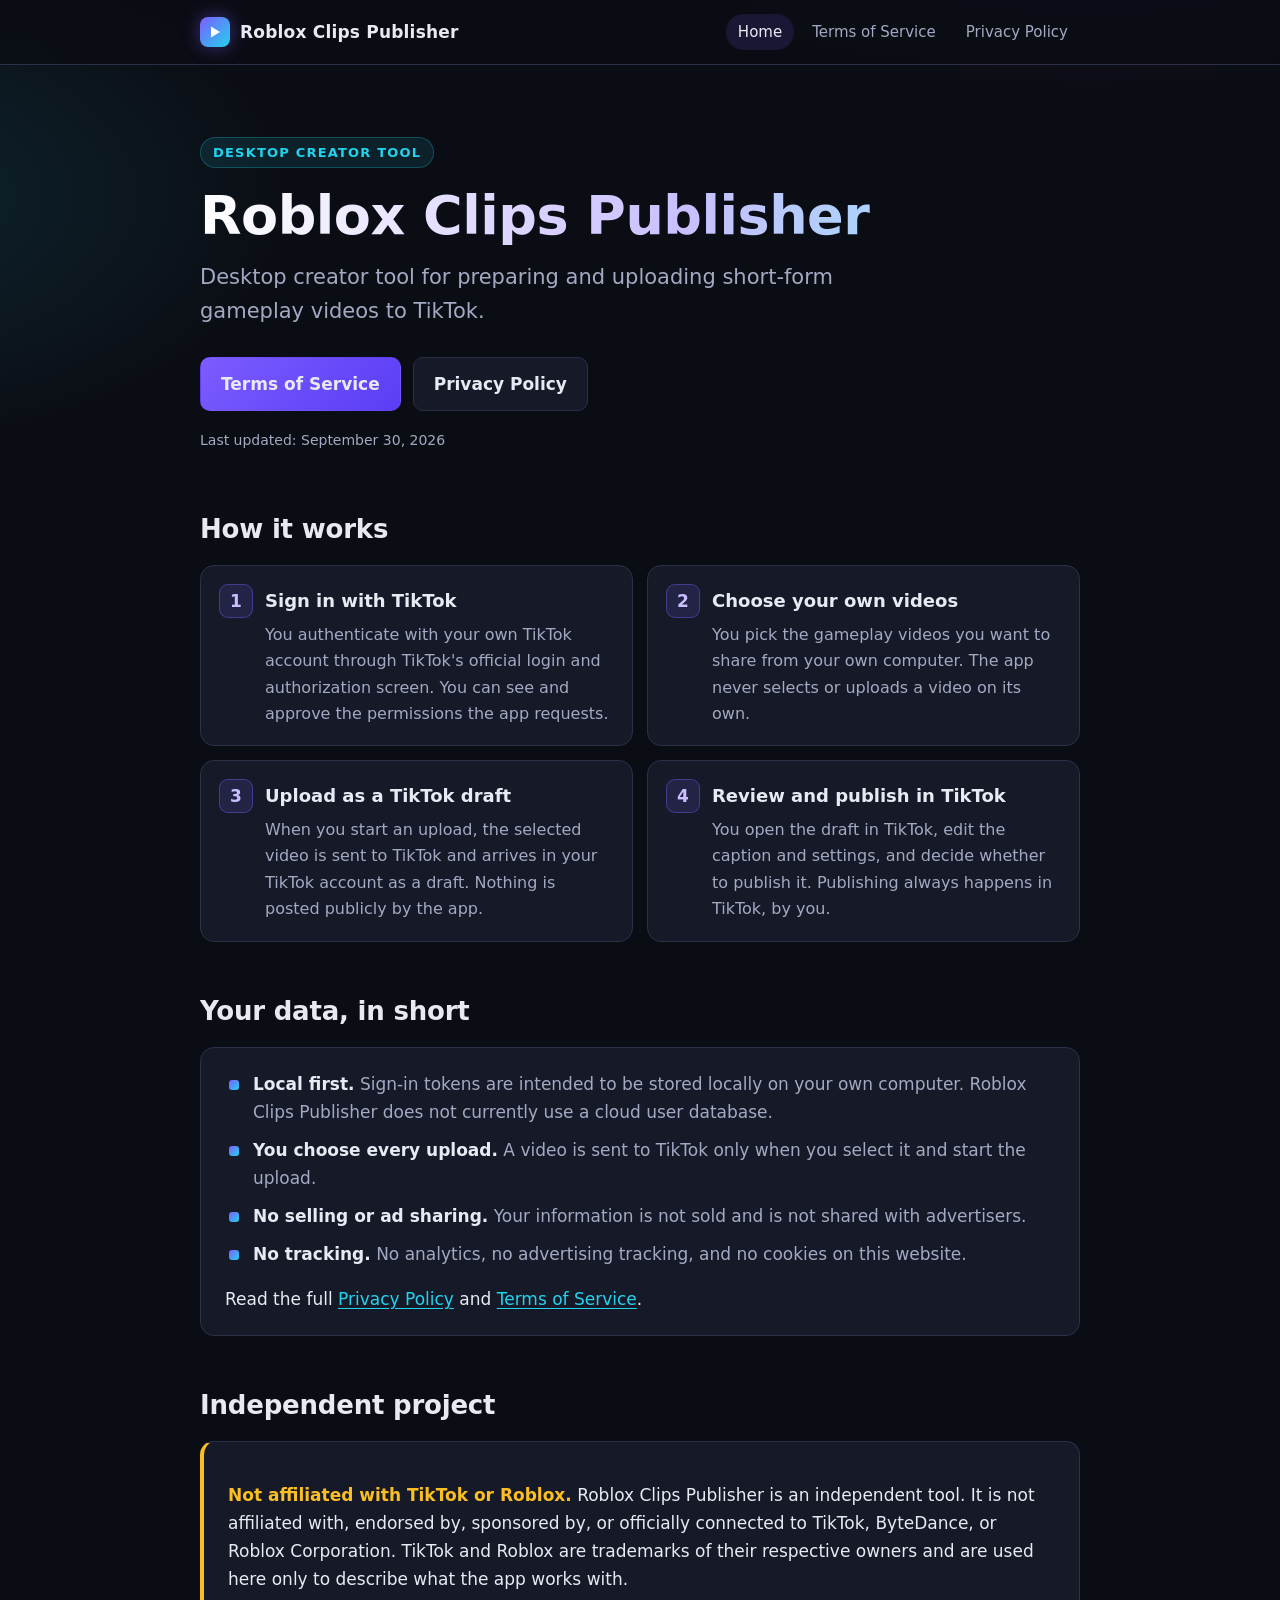
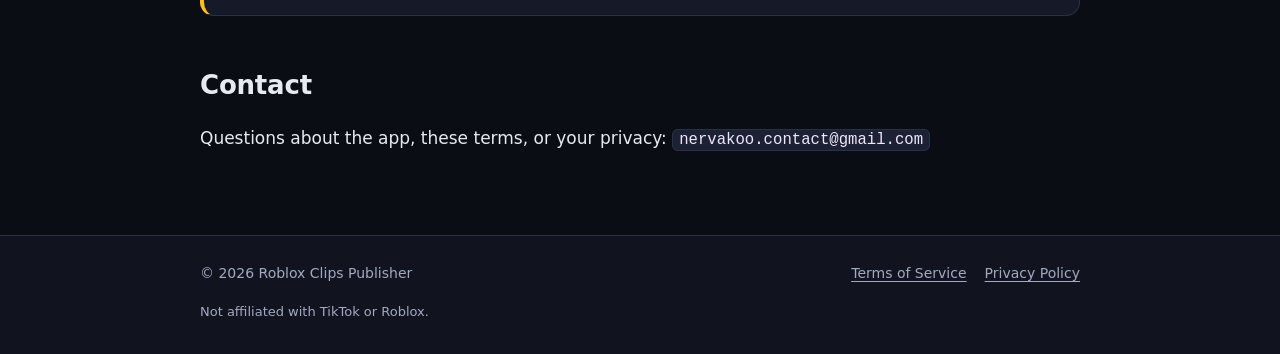
==== index.html @ 433f769e "Initial Roblox Clips Publisher website" ====
<!doctype html>
<html lang="en">
<head>
  <meta charset="utf-8">
  <meta name="viewport" content="width=device-width, initial-scale=1">
  <title>Roblox Clips Publisher</title>
  <meta name="description" content="Roblox Clips Publisher is a desktop creator tool for preparing and uploading short-form gameplay videos to TikTok as drafts.">
  <link rel="stylesheet" href="styles.css">
</head>
<body>
  <header class="site-header">
    <div class="wrap">
      <a class="brand" href="./">
        <span class="brand-mark" aria-hidden="true">
          <svg viewBox="0 0 16 16" fill="#fff"><path d="M4 2.5v11l9-5.5z"/></svg>
        </span>
        Roblox Clips Publisher
      </a>
      <nav class="nav" aria-label="Main">
        <a href="./" aria-current="page">Home</a>
        <a href="terms/">Terms of Service</a>
        <a href="privacy/">Privacy Policy</a>
      </nav>
    </div>
  </header>

  <main>
    <div class="wrap">
      <section class="hero">
        <span class="eyebrow">Desktop creator tool</span>
        <h1>Roblox Clips Publisher</h1>
        <p class="subtitle">Desktop creator tool for preparing and uploading short-form gameplay videos to TikTok.</p>

        <div class="legal-links">
          <a class="btn btn-primary" href="terms/">Terms of Service</a>
          <a class="btn" href="privacy/">Privacy Policy</a>
        </div>
        <p class="updated">Last updated: September 30, 2026</p>
      </section>

      <section aria-labelledby="how">
        <h2 id="how">How it works</h2>
        <ol class="steps">
          <li>
            <h3>Sign in with TikTok</h3>
            <p>You authenticate with your own TikTok account through TikTok's official login and authorization screen. You can see and approve the permissions the app requests.</p>
          </li>
          <li>
            <h3>Choose your own videos</h3>
            <p>You pick the gameplay videos you want to share from your own computer. The app never selects or uploads a video on its own.</p>
          </li>
          <li>
            <h3>Upload as a TikTok draft</h3>
            <p>When you start an upload, the selected video is sent to TikTok and arrives in your TikTok account as a draft. Nothing is posted publicly by the app.</p>
          </li>
          <li>
            <h3>Review and publish in TikTok</h3>
            <p>You open the draft in TikTok, edit the caption and settings, and decide whether to publish it. Publishing always happens in TikTok, by you.</p>
          </li>
        </ol>
      </section>

      <section aria-labelledby="privacy-summary">
        <h2 id="privacy-summary">Your data, in short</h2>
        <div class="card">
          <ul class="facts">
            <li><strong>Local first.</strong> Sign-in tokens are intended to be stored locally on your own computer. Roblox Clips Publisher does not currently use a cloud user database.</li>
            <li><strong>You choose every upload.</strong> A video is sent to TikTok only when you select it and start the upload.</li>
            <li><strong>No selling or ad sharing.</strong> Your information is not sold and is not shared with advertisers.</li>
            <li><strong>No tracking.</strong> No analytics, no advertising tracking, and no cookies on this website.</li>
          </ul>
          <p>Read the full <a href="privacy/">Privacy Policy</a> and <a href="terms/">Terms of Service</a>.</p>
        </div>
      </section>

      <section aria-labelledby="affiliation">
        <h2 id="affiliation">Independent project</h2>
        <div class="card notice">
          <p><strong>Not affiliated with TikTok or Roblox.</strong> Roblox Clips Publisher is an independent tool. It is not affiliated with, endorsed by, sponsored by, or officially connected to TikTok, ByteDance, or Roblox Corporation. TikTok and Roblox are trademarks of their respective owners and are used here only to describe what the app works with.</p>
        </div>
      </section>

      <section aria-labelledby="contact">
        <h2 id="contact">Contact</h2>
        <p>Questions about the app, these terms, or your privacy: <span class="email">nervakoo.contact@gmail.com</span></p>
      </section>
    </div>
  </main>

  <footer class="site-footer">
    <div class="wrap">
      <span>&copy; 2026 Roblox Clips Publisher</span>
      <nav aria-label="Legal">
        <a href="terms/">Terms of Service</a>
        <a href="privacy/">Privacy Policy</a>
      </nav>
      <p class="disclaimer">Not affiliated with TikTok or Roblox.</p>
    </div>
  </footer>
</body>
</html>
---- styles.css ----
/* Roblox Clips Publisher - public site. Static CSS only: no external fonts, no frameworks. */
:root {
  --bg: #0b0d14;
  --bg-2: #11141f;
  --panel: #161a28;
  --panel-2: #1c2133;
  --line: #2a3048;
  --text: #e8eaf3;
  --muted: #a3a9c2;
  --accent: #7c5cff;
  --accent-2: #22d3ee;
  --accent-soft: rgba(124, 92, 255, 0.14);
  --warn: #fbbf24;
  --radius: 14px;
  --max: 920px;
  --font: system-ui, -apple-system, "Segoe UI", Roboto, "Helvetica Neue", Arial, sans-serif;
  --mono: ui-monospace, "Cascadia Mono", Consolas, "Liberation Mono", monospace;
}

* { box-sizing: border-box; }

html { -webkit-text-size-adjust: 100%; }

body {
  margin: 0;
  background:
    radial-gradient(900px 480px at 85% -10%, rgba(124, 92, 255, 0.22), transparent 60%),
    radial-gradient(700px 420px at -10% 10%, rgba(34, 211, 238, 0.12), transparent 60%),
    var(--bg);
  color: var(--text);
  font-family: var(--font);
  font-size: 17px;
  line-height: 1.65;
  min-height: 100vh;
  display: flex;
  flex-direction: column;
}

a { color: var(--accent-2); text-underline-offset: 3px; }
a:hover { color: #67e8f9; }
a:focus-visible { outline: 2px solid var(--accent-2); outline-offset: 3px; border-radius: 4px; }

.wrap { width: 100%; max-width: var(--max); margin: 0 auto; padding: 0 20px; }

/* ---------- header ---------- */
.site-header {
  border-bottom: 1px solid var(--line);
  background: rgba(11, 13, 20, 0.85);
  backdrop-filter: blur(8px);
  position: sticky;
  top: 0;
  z-index: 10;
}
.site-header .wrap {
  display: flex;
  align-items: center;
  justify-content: space-between;
  gap: 16px;
  min-height: 64px;
  flex-wrap: wrap;
}
.brand {
  display: flex;
  align-items: center;
  gap: 10px;
  color: var(--text);
  text-decoration: none;
  font-weight: 700;
  letter-spacing: 0.2px;
}
.brand:hover { color: var(--text); }
.brand-mark {
  width: 30px;
  height: 30px;
  border-radius: 8px;
  background: linear-gradient(135deg, var(--accent), var(--accent-2));
  display: grid;
  place-items: center;
  box-shadow: 0 0 18px rgba(124, 92, 255, 0.45);
}
.brand-mark svg { width: 16px; height: 16px; }
.nav { display: flex; gap: 6px; flex-wrap: wrap; }
.nav a {
  color: var(--muted);
  text-decoration: none;
  padding: 6px 12px;
  border-radius: 999px;
  font-size: 15px;
}
.nav a:hover { color: var(--text); background: var(--panel-2); }
.nav a[aria-current="page"] { color: var(--text); background: var(--accent-soft); }

/* ---------- main ---------- */
main { flex: 1; padding: 48px 0 64px; }

.hero { padding: 24px 0 8px; }
.eyebrow {
  display: inline-block;
  font-size: 13px;
  font-weight: 600;
  letter-spacing: 1.2px;
  text-transform: uppercase;
  color: var(--accent-2);
  background: rgba(34, 211, 238, 0.1);
  border: 1px solid rgba(34, 211, 238, 0.25);
  padding: 4px 12px;
  border-radius: 999px;
}
h1 {
  font-size: clamp(34px, 6vw, 54px);
  line-height: 1.1;
  margin: 18px 0 14px;
  letter-spacing: -0.5px;
}
.hero h1 {
  background: linear-gradient(90deg, #ffffff, #c9bfff 55%, #8be9f6);
  -webkit-background-clip: text;
  background-clip: text;
  color: transparent;
}
.subtitle { font-size: clamp(18px, 2.4vw, 21px); color: var(--muted); max-width: 680px; margin: 0; }

.legal-links {
  display: flex;
  gap: 12px;
  flex-wrap: wrap;
  margin: 28px 0 8px;
}
.btn {
  display: inline-flex;
  align-items: center;
  gap: 8px;
  padding: 12px 20px;
  border-radius: 10px;
  font-weight: 600;
  text-decoration: none;
  border: 1px solid var(--line);
  background: var(--panel);
  color: var(--text);
}
.btn:hover { border-color: var(--accent); color: var(--text); background: var(--panel-2); }
.btn-primary { background: linear-gradient(135deg, var(--accent), #5b3df5); border-color: transparent; }
.btn-primary:hover { background: linear-gradient(135deg, #8d71ff, var(--accent)); border-color: transparent; }

.updated { color: var(--muted); font-size: 14px; margin: 18px 0 0; }

h2 { font-size: 26px; margin: 48px 0 14px; letter-spacing: -0.2px; }
h3 { font-size: 18px; margin: 0 0 6px; }

.steps {
  list-style: none;
  padding: 0;
  margin: 0;
  display: grid;
  grid-template-columns: repeat(2, minmax(0, 1fr));
  gap: 14px;
  counter-reset: step;
}
.steps li {
  background: var(--panel);
  border: 1px solid var(--line);
  border-radius: var(--radius);
  padding: 20px 20px 18px 64px;
  position: relative;
  counter-increment: step;
}
.steps li::before {
  content: counter(step);
  position: absolute;
  left: 18px;
  top: 18px;
  width: 32px;
  height: 32px;
  border-radius: 9px;
  background: var(--accent-soft);
  border: 1px solid rgba(124, 92, 255, 0.4);
  color: #c9bfff;
  font-weight: 700;
  display: grid;
  place-items: center;
}
.steps p { margin: 0; color: var(--muted); font-size: 16px; }

.card {
  background: var(--panel);
  border: 1px solid var(--line);
  border-radius: var(--radius);
  padding: 22px 24px;
}
.card p:last-child { margin-bottom: 0; }
.notice { border-left: 4px solid var(--warn); }
.notice strong { color: var(--warn); }

.facts { list-style: none; padding: 0; margin: 0; display: grid; gap: 10px; }
.facts li { padding-left: 28px; position: relative; color: var(--muted); }
.facts li::before {
  content: "";
  position: absolute;
  left: 4px;
  top: 0.62em;
  width: 10px;
  height: 10px;
  border-radius: 3px;
  background: linear-gradient(135deg, var(--accent), var(--accent-2));
}
.facts strong { color: var(--text); }

/* ---------- legal documents ---------- */
.doc h1 { font-size: clamp(30px, 5vw, 44px); }
.doc .meta { color: var(--muted); margin: 0 0 28px; }
.doc h2 {
  font-size: 21px;
  margin: 36px 0 10px;
  padding-top: 8px;
  border-top: 1px solid var(--line);
}
.doc h2:first-of-type { border-top: 0; }
.doc p, .doc li { color: #d3d7e6; }
.doc ul { padding-left: 22px; }
.doc li { margin: 6px 0; }
.toc {
  background: var(--panel);
  border: 1px solid var(--line);
  border-radius: var(--radius);
  padding: 16px 22px;
  margin: 0 0 12px;
}
.toc h2 { border: 0; margin: 0 0 6px; padding: 0; font-size: 15px; text-transform: uppercase; letter-spacing: 1px; color: var(--muted); }
.toc ol { margin: 0; padding-left: 22px; columns: 2; column-gap: 28px; }
.toc li { margin: 3px 0; break-inside: avoid; }
.toc a { color: var(--text); text-decoration: none; }
.toc a:hover { color: var(--accent-2); text-decoration: underline; }

code, .email { font-family: var(--mono); font-size: 0.92em; background: var(--panel-2); border: 1px solid var(--line); padding: 1px 6px; border-radius: 6px; color: #f0e6ff; }

/* ---------- footer ---------- */
.site-footer { border-top: 1px solid var(--line); background: var(--bg-2); padding: 26px 0 32px; font-size: 14px; color: var(--muted); }
.site-footer .wrap { display: flex; flex-wrap: wrap; gap: 10px 24px; justify-content: space-between; align-items: center; }
.site-footer nav { display: flex; gap: 18px; flex-wrap: wrap; }
.site-footer a { color: var(--muted); }
.site-footer a:hover { color: var(--text); }
.disclaimer { width: 100%; margin: 6px 0 0; font-size: 13px; }

/* ---------- responsive ---------- */
@media (max-width: 720px) {
  body { font-size: 16px; }
  main { padding: 32px 0 48px; }
  .steps { grid-template-columns: 1fr; }
  .toc ol { columns: 1; }
  .legal-links .btn { flex: 1 1 100%; justify-content: center; }
  .site-header .wrap { padding-top: 8px; padding-bottom: 8px; }
}

@media (prefers-reduced-motion: reduce) {
  * { scroll-behavior: auto !important; }
}
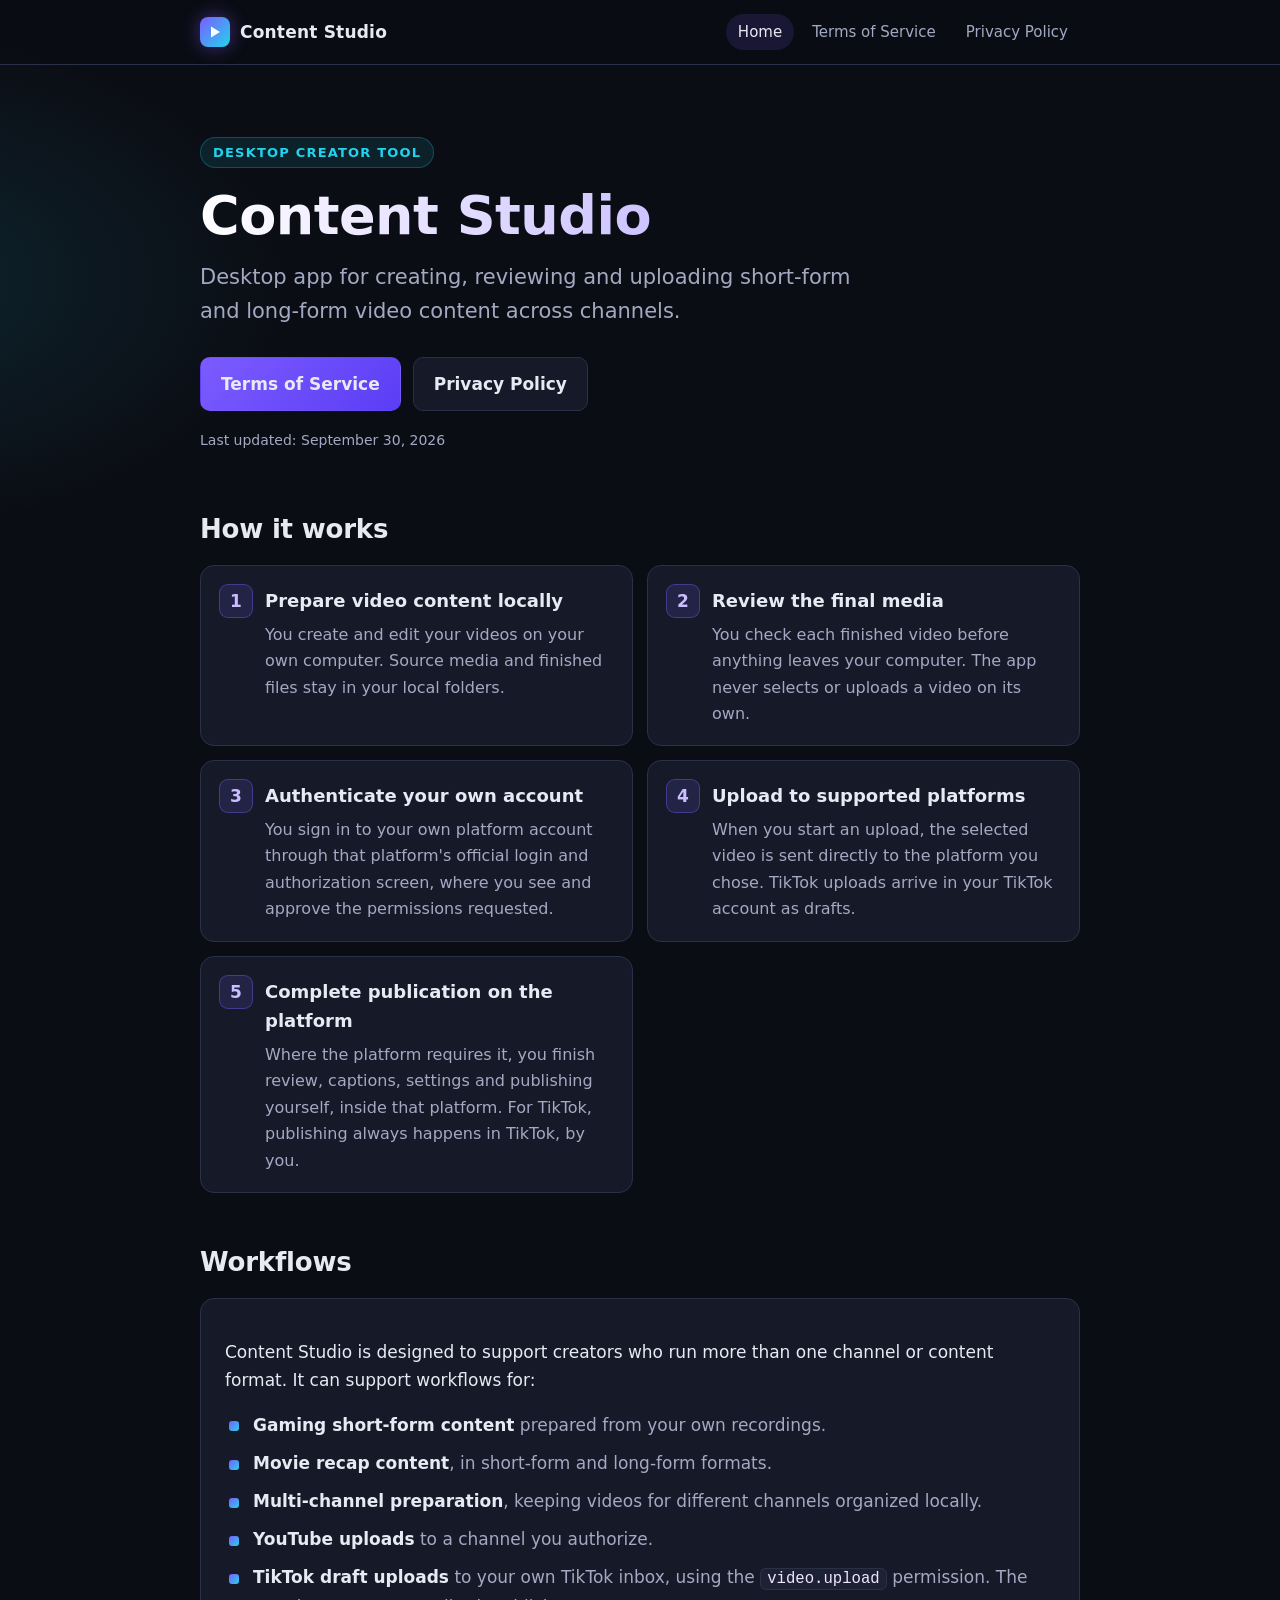
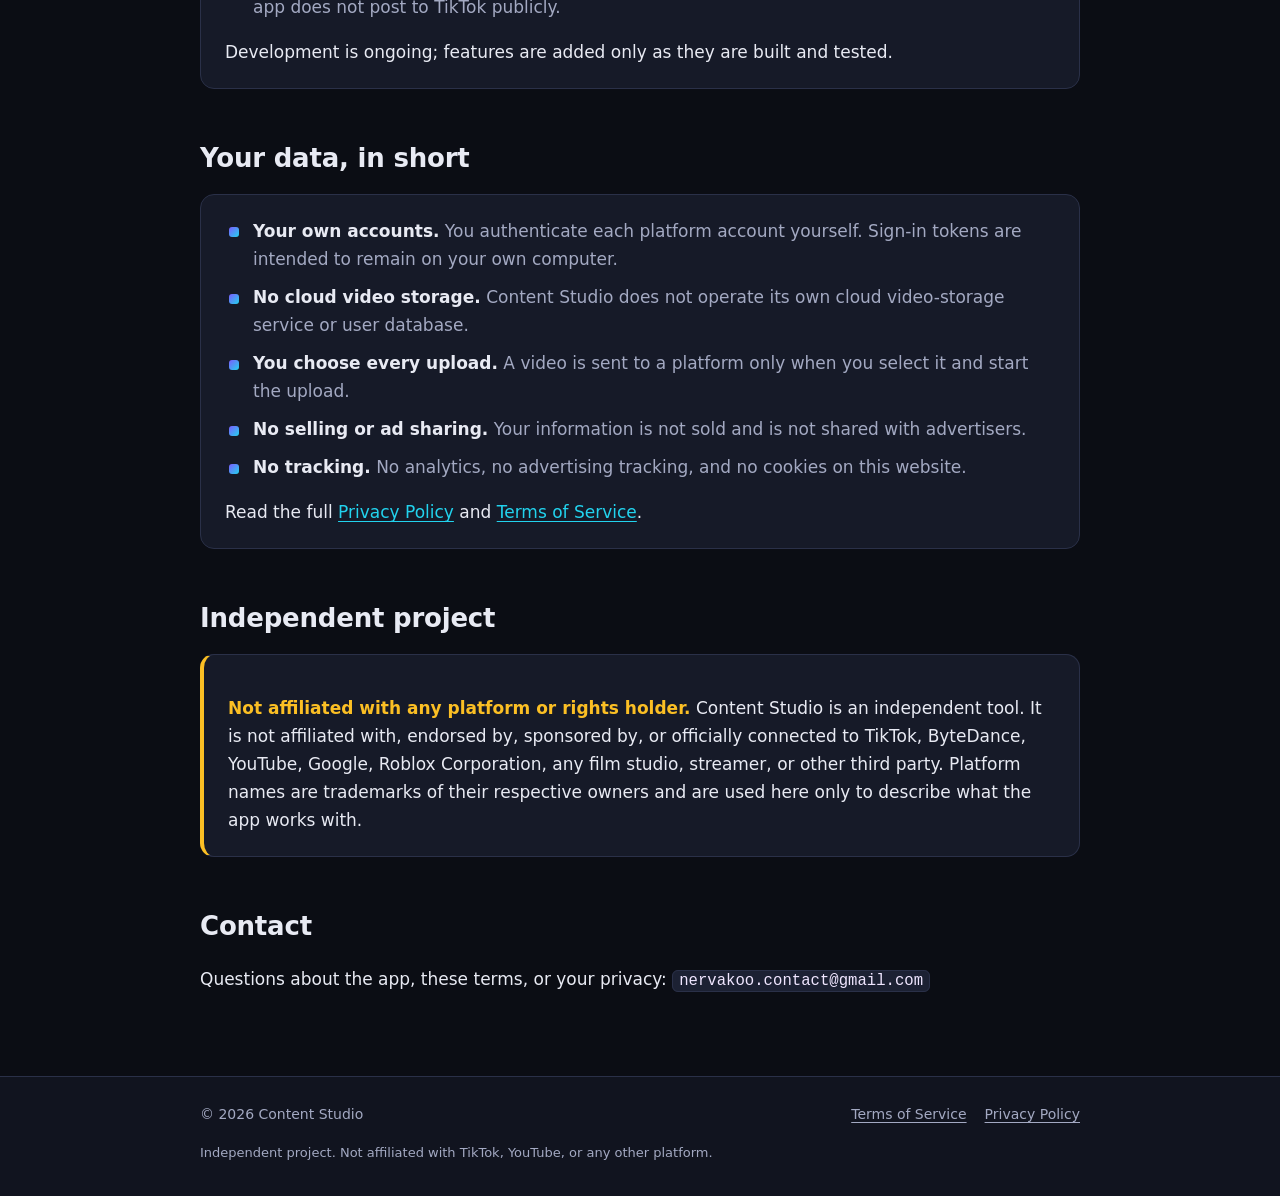
==== commit 3d9b2270: "Rebrand site to Content Studio" ====
--- a/index.html
+++ b/index.html
@@ -3,8 +3,8 @@
 <head>
   <meta charset="utf-8">
   <meta name="viewport" content="width=device-width, initial-scale=1">
-  <title>Roblox Clips Publisher</title>
-  <meta name="description" content="Roblox Clips Publisher is a desktop creator tool for preparing and uploading short-form gameplay videos to TikTok as drafts.">
+  <title>Content Studio</title>
+  <meta name="description" content="Content Studio is a desktop app for creating, reviewing and uploading short-form and long-form video content across channels.">
   <link rel="stylesheet" href="styles.css">
 </head>
 <body>
@@ -14,7 +14,7 @@
         <span class="brand-mark" aria-hidden="true">
           <svg viewBox="0 0 16 16" fill="#fff"><path d="M4 2.5v11l9-5.5z"/></svg>
         </span>
-        Roblox Clips Publisher
+        Content Studio
       </a>
       <nav class="nav" aria-label="Main">
         <a href="./" aria-current="page">Home</a>
@@ -28,8 +28,8 @@
     <div class="wrap">
       <section class="hero">
         <span class="eyebrow">Desktop creator tool</span>
-        <h1>Roblox Clips Publisher</h1>
-        <p class="subtitle">Desktop creator tool for preparing and uploading short-form gameplay videos to TikTok.</p>
+        <h1>Content Studio</h1>
+        <p class="subtitle">Desktop app for creating, reviewing and uploading short-form and long-form video content across channels.</p>
 
         <div class="legal-links">
           <a class="btn btn-primary" href="terms/">Terms of Service</a>
@@ -42,30 +42,50 @@
         <h2 id="how">How it works</h2>
         <ol class="steps">
           <li>
-            <h3>Sign in with TikTok</h3>
-            <p>You authenticate with your own TikTok account through TikTok's official login and authorization screen. You can see and approve the permissions the app requests.</p>
+            <h3>Prepare video content locally</h3>
+            <p>You create and edit your videos on your own computer. Source media and finished files stay in your local folders.</p>
           </li>
           <li>
-            <h3>Choose your own videos</h3>
-            <p>You pick the gameplay videos you want to share from your own computer. The app never selects or uploads a video on its own.</p>
+            <h3>Review the final media</h3>
+            <p>You check each finished video before anything leaves your computer. The app never selects or uploads a video on its own.</p>
           </li>
           <li>
-            <h3>Upload as a TikTok draft</h3>
-            <p>When you start an upload, the selected video is sent to TikTok and arrives in your TikTok account as a draft. Nothing is posted publicly by the app.</p>
+            <h3>Authenticate your own account</h3>
+            <p>You sign in to your own platform account through that platform's official login and authorization screen, where you see and approve the permissions requested.</p>
           </li>
           <li>
-            <h3>Review and publish in TikTok</h3>
-            <p>You open the draft in TikTok, edit the caption and settings, and decide whether to publish it. Publishing always happens in TikTok, by you.</p>
+            <h3>Upload to supported platforms</h3>
+            <p>When you start an upload, the selected video is sent directly to the platform you chose. TikTok uploads arrive in your TikTok account as drafts.</p>
+          </li>
+          <li>
+            <h3>Complete publication on the platform</h3>
+            <p>Where the platform requires it, you finish review, captions, settings and publishing yourself, inside that platform. For TikTok, publishing always happens in TikTok, by you.</p>
           </li>
         </ol>
+      </section>
+
+      <section aria-labelledby="workflows">
+        <h2 id="workflows">Workflows</h2>
+        <div class="card">
+          <p>Content Studio is designed to support creators who run more than one channel or content format. It can support workflows for:</p>
+          <ul class="facts">
+            <li><strong>Gaming short-form content</strong> prepared from your own recordings.</li>
+            <li><strong>Movie recap content</strong>, in short-form and long-form formats.</li>
+            <li><strong>Multi-channel preparation</strong>, keeping videos for different channels organized locally.</li>
+            <li><strong>YouTube uploads</strong> to a channel you authorize.</li>
+            <li><strong>TikTok draft uploads</strong> to your own TikTok inbox, using the <code>video.upload</code> permission. The app does not post to TikTok publicly.</li>
+          </ul>
+          <p>Development is ongoing; features are added only as they are built and tested.</p>
+        </div>
       </section>
 
       <section aria-labelledby="privacy-summary">
         <h2 id="privacy-summary">Your data, in short</h2>
         <div class="card">
           <ul class="facts">
-            <li><strong>Local first.</strong> Sign-in tokens are intended to be stored locally on your own computer. Roblox Clips Publisher does not currently use a cloud user database.</li>
-            <li><strong>You choose every upload.</strong> A video is sent to TikTok only when you select it and start the upload.</li>
+            <li><strong>Your own accounts.</strong> You authenticate each platform account yourself. Sign-in tokens are intended to remain on your own computer.</li>
+            <li><strong>No cloud video storage.</strong> Content Studio does not operate its own cloud video-storage service or user database.</li>
+            <li><strong>You choose every upload.</strong> A video is sent to a platform only when you select it and start the upload.</li>
             <li><strong>No selling or ad sharing.</strong> Your information is not sold and is not shared with advertisers.</li>
             <li><strong>No tracking.</strong> No analytics, no advertising tracking, and no cookies on this website.</li>
           </ul>
@@ -76,7 +96,7 @@
       <section aria-labelledby="affiliation">
         <h2 id="affiliation">Independent project</h2>
         <div class="card notice">
-          <p><strong>Not affiliated with TikTok or Roblox.</strong> Roblox Clips Publisher is an independent tool. It is not affiliated with, endorsed by, sponsored by, or officially connected to TikTok, ByteDance, or Roblox Corporation. TikTok and Roblox are trademarks of their respective owners and are used here only to describe what the app works with.</p>
+          <p><strong>Not affiliated with any platform or rights holder.</strong> Content Studio is an independent tool. It is not affiliated with, endorsed by, sponsored by, or officially connected to TikTok, ByteDance, YouTube, Google, Roblox Corporation, any film studio, streamer, or other third party. Platform names are trademarks of their respective owners and are used here only to describe what the app works with.</p>
         </div>
       </section>
 
@@ -89,12 +109,12 @@
 
   <footer class="site-footer">
     <div class="wrap">
-      <span>&copy; 2026 Roblox Clips Publisher</span>
+      <span>&copy; 2026 Content Studio</span>
       <nav aria-label="Legal">
         <a href="terms/">Terms of Service</a>
         <a href="privacy/">Privacy Policy</a>
       </nav>
-      <p class="disclaimer">Not affiliated with TikTok or Roblox.</p>
+      <p class="disclaimer">Independent project. Not affiliated with TikTok, YouTube, or any other platform.</p>
     </div>
   </footer>
 </body>
--- a/styles.css
+++ b/styles.css
@@ -1,4 +1,4 @@
-/* Roblox Clips Publisher - public site. Static CSS only: no external fonts, no frameworks. */
+/* Content Studio - public site. Static CSS only: no external fonts, no frameworks. */
 :root {
   --bg: #0b0d14;
   --bg-2: #11141f;
